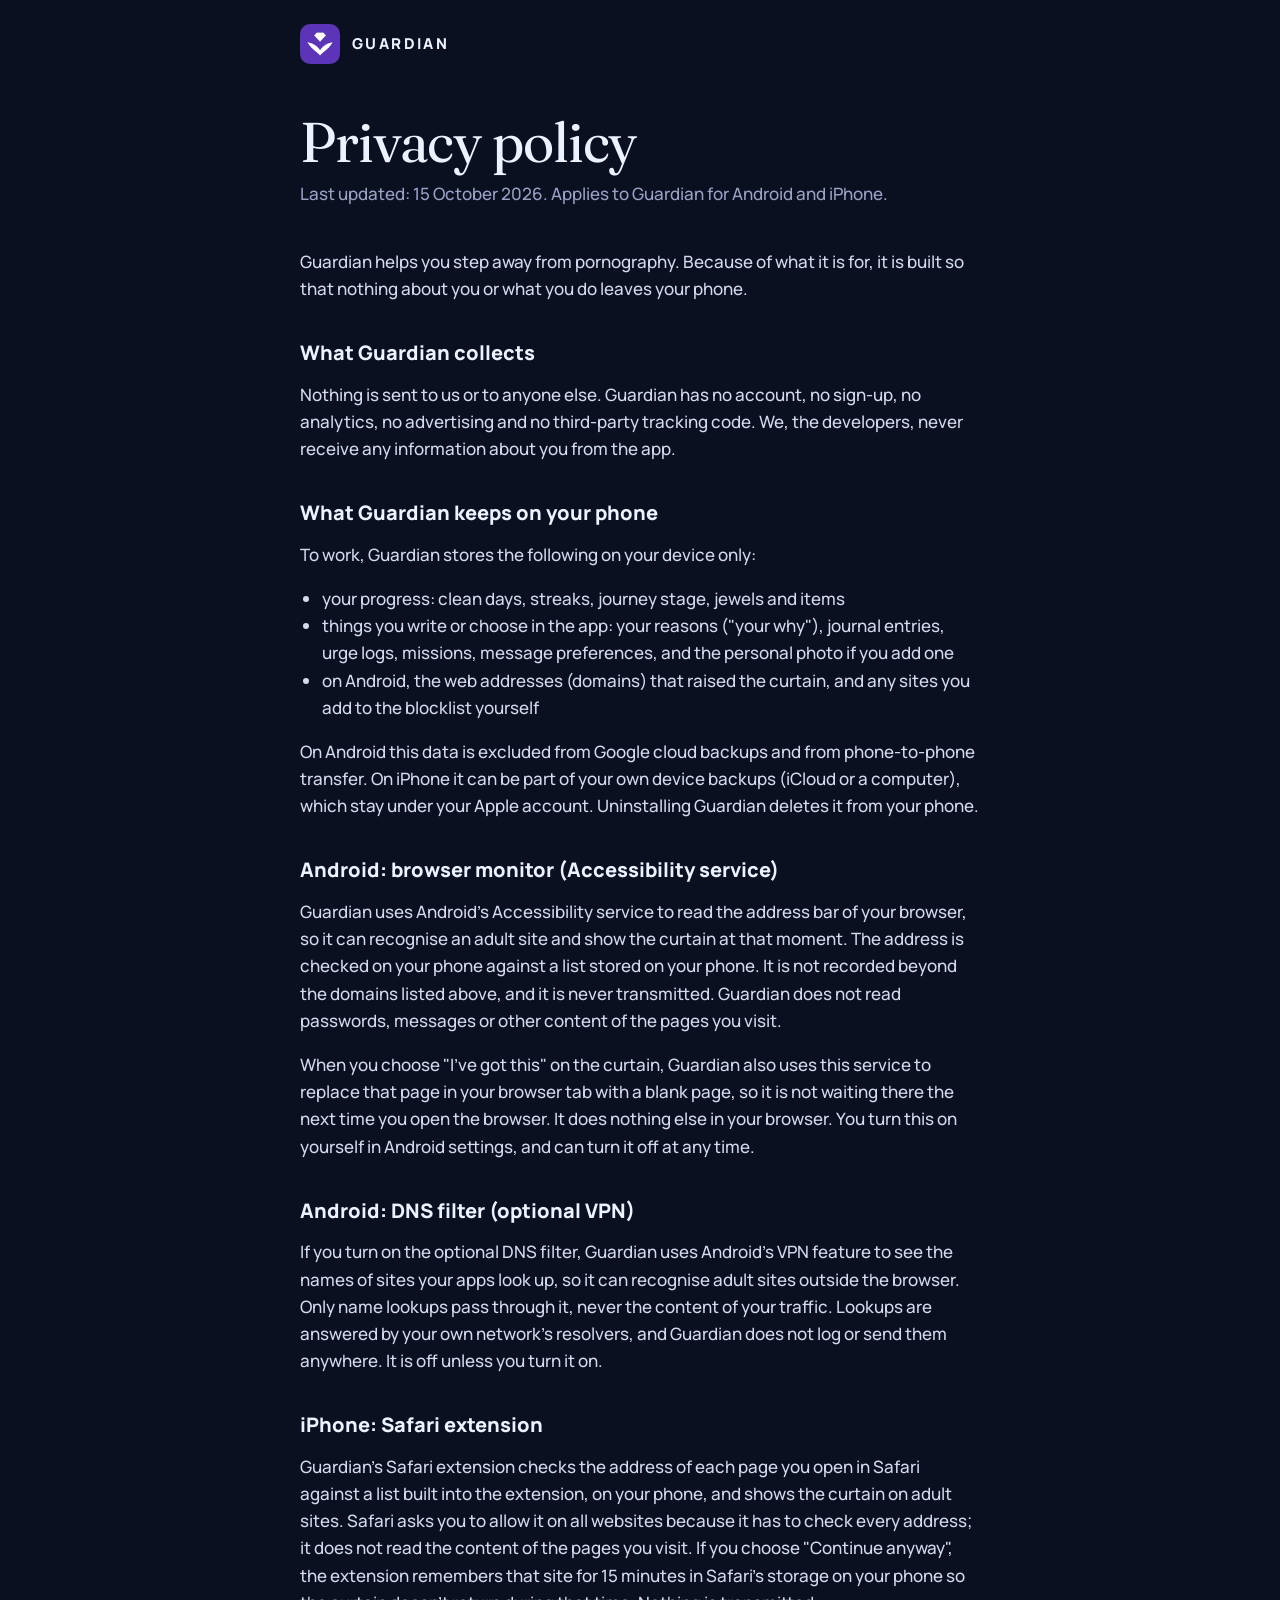
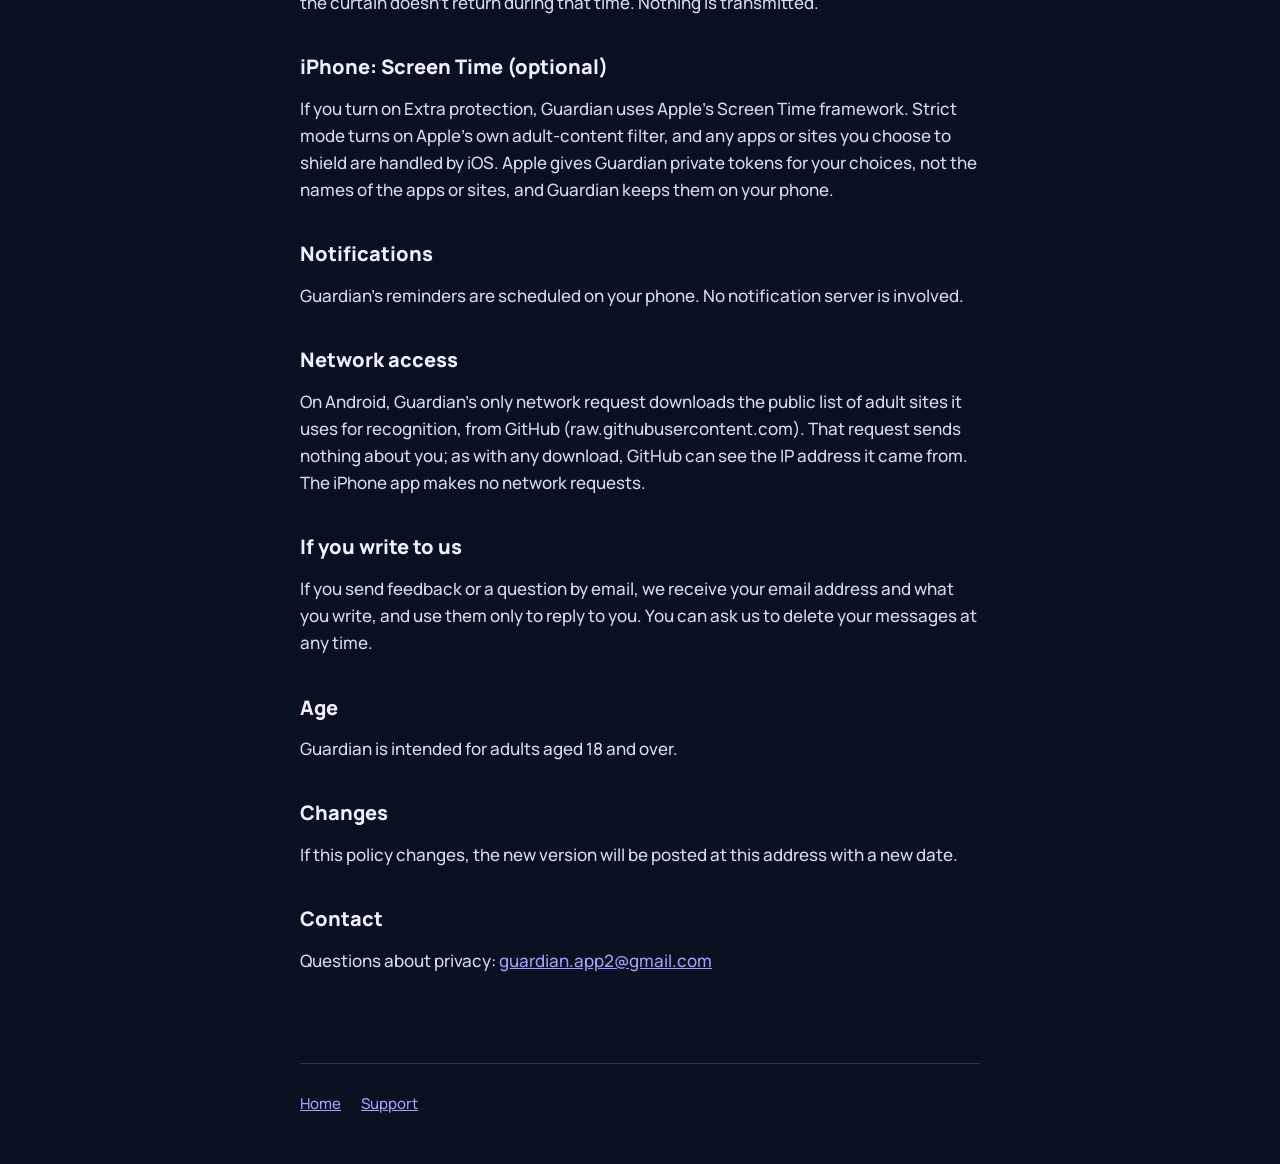
==== privacy.html @ df89548a "Guardian site: home, privacy policy, support Co-Authored-By: Claude Opus 5.5 <noreply@anthropic.com>" ====
<!doctype html>
<html lang="en">
<head>
  <meta charset="utf-8">
  <meta name="viewport" content="width=device-width, initial-scale=1">
  <title>Guardian privacy policy</title>
  <link rel="icon" href="icon.png">
  <link rel="preconnect" href="https://fonts.googleapis.com">
  <link href="https://fonts.googleapis.com/css2?family=Fraunces:ital,opsz,wght@0,9..144,400;1,9..144,400&family=Manrope:wght@500;700;800&display=swap" rel="stylesheet">
  <link rel="stylesheet" href="styles.css">
</head>
<body>
  <div class="wrap narrow">
    <header class="top"><a class="brand" href="./"><img src="icon.png" alt="">GUARDIAN</a></header>
    <main class="doc">
      <h1>Privacy policy</h1>
      <p class="date">Last updated: 15 October 2026. Applies to Guardian for Android and iPhone.</p>

      <p>Guardian helps you step away from pornography. Because of what it is for, it is built so that nothing about you or what you do leaves your phone.</p>

      <h2>What Guardian collects</h2>
      <p>Nothing is sent to us or to anyone else. Guardian has no account, no sign-up, no analytics, no advertising and no third-party tracking code. We, the developers, never receive any information about you from the app.</p>

      <h2>What Guardian keeps on your phone</h2>
      <p>To work, Guardian stores the following on your device only:</p>
      <ul>
        <li>your progress: clean days, streaks, journey stage, jewels and items</li>
        <li>things you write or choose in the app: your reasons ("your why"), journal entries, urge logs, missions, message preferences, and the personal photo if you add one</li>
        <li>on Android, the web addresses (domains) that raised the curtain, and any sites you add to the blocklist yourself</li>
      </ul>
      <p>On Android this data is excluded from Google cloud backups and from phone-to-phone transfer. On iPhone it can be part of your own device backups (iCloud or a computer), which stay under your Apple account. Uninstalling Guardian deletes it from your phone.</p>

      <h2>Android: browser monitor (Accessibility service)</h2>
      <p>Guardian uses Android's Accessibility service to read the address bar of your browser, so it can recognise an adult site and show the curtain at that moment. The address is checked on your phone against a list stored on your phone. It is not recorded beyond the domains listed above, and it is never transmitted. Guardian does not read passwords, messages or other content of the pages you visit.</p>
      <p>When you choose "I've got this" on the curtain, Guardian also uses this service to replace that page in your browser tab with a blank page, so it is not waiting there the next time you open the browser. It does nothing else in your browser. You turn this on yourself in Android settings, and can turn it off at any time.</p>

      <h2>Android: DNS filter (optional VPN)</h2>
      <p>If you turn on the optional DNS filter, Guardian uses Android's VPN feature to see the names of sites your apps look up, so it can recognise adult sites outside the browser. Only name lookups pass through it, never the content of your traffic. Lookups are answered by your own network's resolvers, and Guardian does not log or send them anywhere. It is off unless you turn it on.</p>

      <h2>iPhone: Safari extension</h2>
      <p>Guardian's Safari extension checks the address of each page you open in Safari against a list built into the extension, on your phone, and shows the curtain on adult sites. Safari asks you to allow it on all websites because it has to check every address; it does not read the content of the pages you visit. If you choose "Continue anyway", the extension remembers that site for 15 minutes in Safari's storage on your phone so the curtain doesn't return during that time. Nothing is transmitted.</p>

      <h2>iPhone: Screen Time (optional)</h2>
      <p>If you turn on Extra protection, Guardian uses Apple's Screen Time framework. Strict mode turns on Apple's own adult-content filter, and any apps or sites you choose to shield are handled by iOS. Apple gives Guardian private tokens for your choices, not the names of the apps or sites, and Guardian keeps them on your phone.</p>

      <h2>Notifications</h2>
      <p>Guardian's reminders are scheduled on your phone. No notification server is involved.</p>

      <h2>Network access</h2>
      <p>On Android, Guardian's only network request downloads the public list of adult sites it uses for recognition, from GitHub (raw.githubusercontent.com). That request sends nothing about you; as with any download, GitHub can see the IP address it came from. The iPhone app makes no network requests.</p>

      <h2>If you write to us</h2>
      <p>If you send feedback or a question by email, we receive your email address and what you write, and use them only to reply to you. You can ask us to delete your messages at any time.</p>

      <h2>Age</h2>
      <p>Guardian is intended for adults aged 18 and over.</p>

      <h2>Changes</h2>
      <p>If this policy changes, the new version will be posted at this address with a new date.</p>

      <h2>Contact</h2>
      <p>Questions about privacy: <a href="mailto:guardian.app2@gmail.com">guardian.app2@gmail.com</a></p>
    </main>
    <footer><nav><a href="./">Home</a><a href="support.html">Support</a></nav></footer>
  </div>
</body>
</html>
---- styles.css ----
/* Guardian's colours, from the app's Theme.swift. */
:root {
  --ground: #0B1020;
  --ground-deep: #070A16;
  --surface: #141A2E;
  --hairline: #2A3352;
  --violet: #8B7CFF;
  --violet-soft: #A79CFF;
  --lilac: #C4B5FD;
  --logo: #5B34B8;
  --gold: #FFC857;
  --text: #EEF1FF;
  --muted: #9AA3C7;
  --serif: "Fraunces", Georgia, serif;
  --sans: "Manrope", system-ui, -apple-system, sans-serif;
}

* { box-sizing: border-box; }
html { -webkit-text-size-adjust: 100%; }
body {
  margin: 0;
  background: var(--ground);
  color: var(--text);
  font: 500 17px/1.6 var(--sans);
}
a { color: var(--violet-soft); }
a:hover { color: var(--text); }
img { max-width: 100%; display: block; }

.wrap { max-width: 960px; margin: 0 auto; padding: 0 20px; }
.narrow { max-width: 720px; }

header.top { display: flex; align-items: center; justify-content: space-between; padding: 24px 0; }
.brand { display: flex; align-items: center; gap: 12px; text-decoration: none; color: var(--text); font-weight: 800; letter-spacing: 0.16em; font-size: 15px; }
.brand img { width: 40px; height: 40px; border-radius: 10px; }

.eyebrow { font-size: 13px; font-weight: 800; letter-spacing: 0.2em; color: var(--violet-soft); text-transform: uppercase; margin: 0 0 16px; }
h1, h2 { font-family: var(--serif); font-weight: 400; letter-spacing: -0.02em; line-height: 1.08; margin: 0; }
h1 { font-size: clamp(44px, 9vw, 84px); }
h2 { font-size: clamp(30px, 5vw, 44px); }
h1 em, h2 em { color: var(--lilac); }
.lead { color: var(--muted); font-size: 19px; max-width: 560px; margin: 24px 0 0; }

.hero { position: relative; padding: 56px 0 72px; overflow: hidden; }
.hero::before { content: ""; position: absolute; width: 640px; height: 640px; border-radius: 50%; background: var(--logo); opacity: 0.35; filter: blur(140px); right: -240px; top: -80px; pointer-events: none; }
.hero > * { position: relative; }

.stores { display: flex; flex-wrap: wrap; gap: 12px; margin-top: 36px; }
.store { display: inline-flex; align-items: center; gap: 12px; min-height: 56px; padding: 10px 22px; border-radius: 16px; text-decoration: none; background: var(--text); color: var(--ground); font-weight: 800; }
.store small { display: block; font-size: 11px; font-weight: 700; letter-spacing: 0.04em; opacity: 0.7; }
.store span { line-height: 1.2; }
.store svg { width: 26px; height: 26px; flex: none; }
.store.soon { background: transparent; color: var(--text); border: 1.5px solid var(--hairline); }
.store.mine { outline: 3px solid var(--violet); outline-offset: 3px; }

.features { display: grid; grid-template-columns: repeat(auto-fit, minmax(240px, 1fr)); gap: 16px; padding: 24px 0 72px; }
.card { background: var(--surface); border: 1px solid var(--hairline); border-radius: 24px; padding: 28px; }
.card h3 { font-family: var(--serif); font-weight: 400; font-size: 26px; margin: 0 0 8px; }
.card p { color: var(--muted); margin: 0; }

.journeys { display: flex; justify-content: center; align-items: flex-end; gap: 0; margin: 8px 0 0; }
.journeys img { width: 22%; max-width: 190px; margin: 0 -2%; filter: drop-shadow(0 0 24px rgba(139,124,255,0.25)); }

.private { text-align: center; padding: 24px 0 80px; }
.private p { color: var(--muted); max-width: 560px; margin: 16px auto 0; }

footer { border-top: 1px solid var(--hairline); padding: 28px 0 48px; color: var(--muted); font-size: 15px; }
footer nav { display: flex; flex-wrap: wrap; gap: 8px 20px; }

/* Policy pages */
.doc { padding: 24px 0 72px; }
.doc h1 { font-size: clamp(38px, 7vw, 56px); margin-bottom: 8px; }
.doc .date { color: var(--muted); margin: 0 0 40px; }
.doc h2 { font-family: var(--sans); font-weight: 800; font-size: 20px; letter-spacing: 0; margin: 40px 0 8px; }
.doc p, .doc li { color: #D4D9EE; }
.doc ul { padding-left: 22px; }
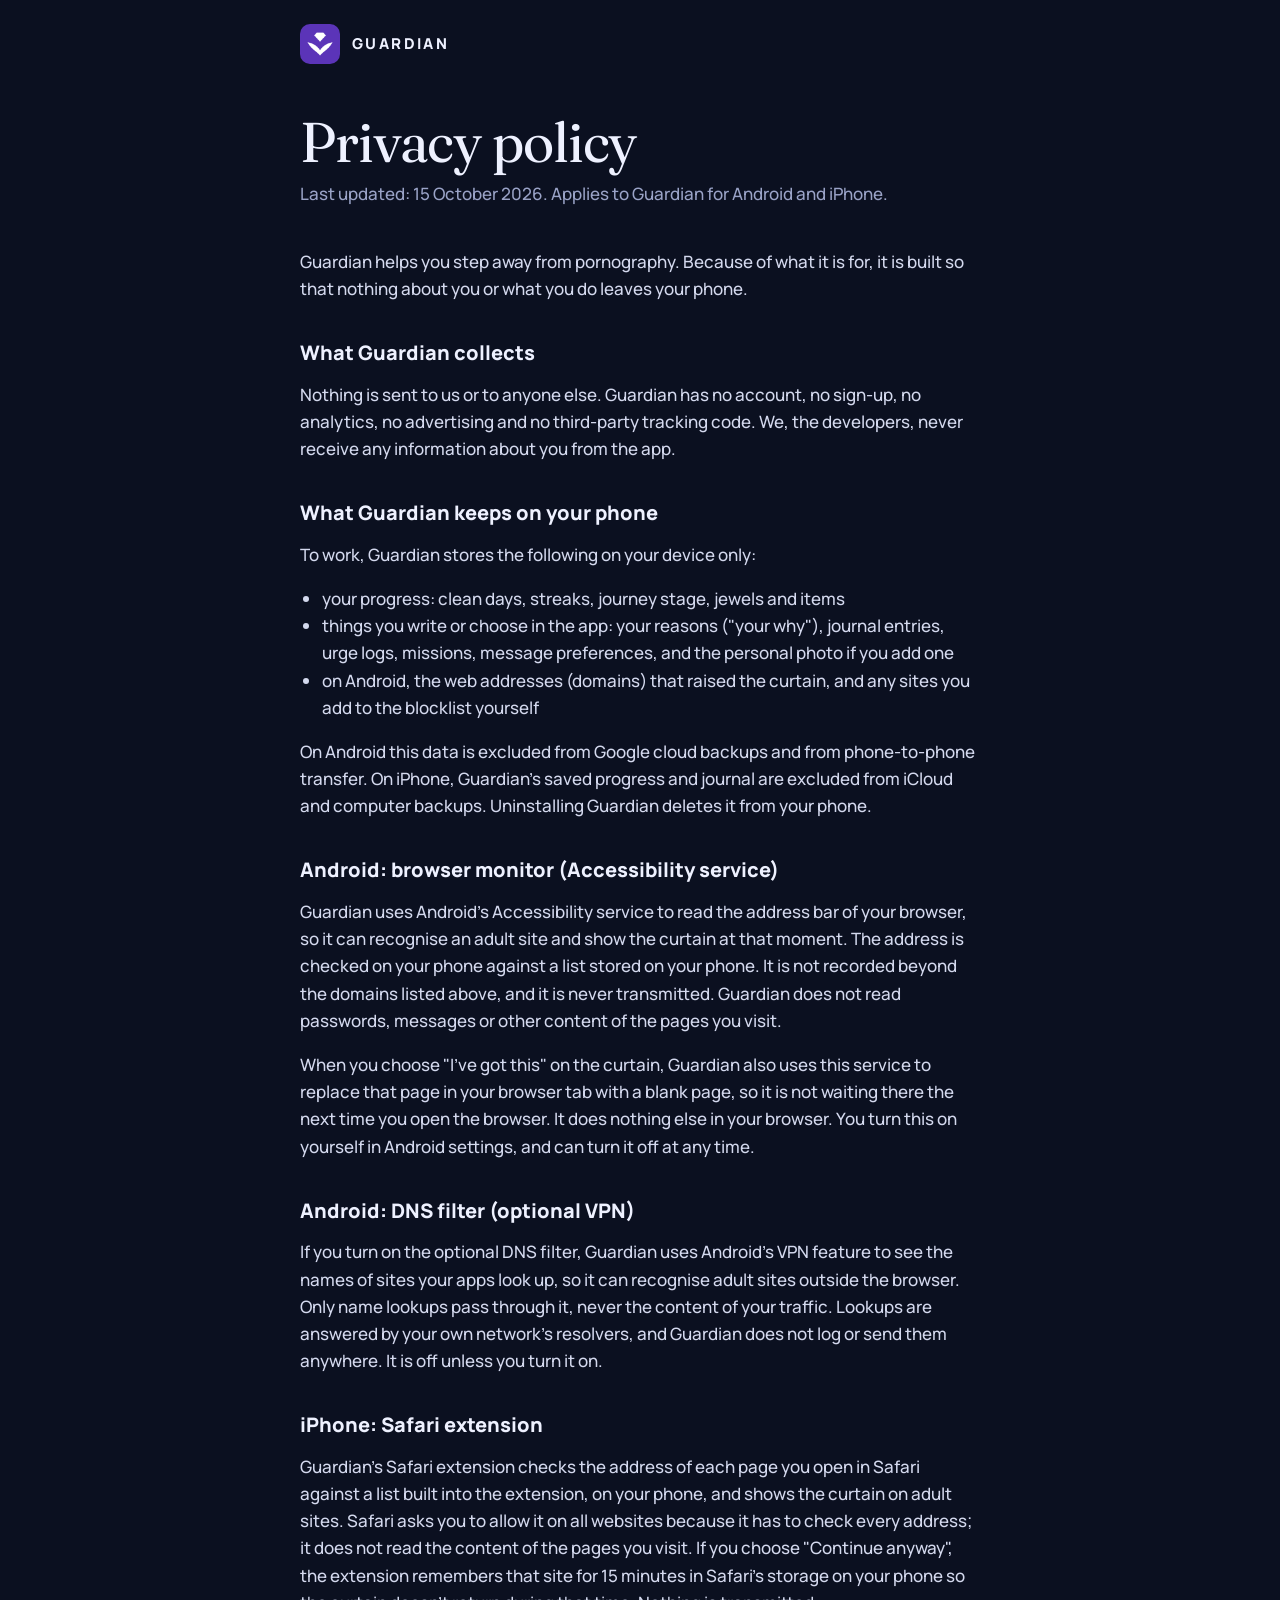
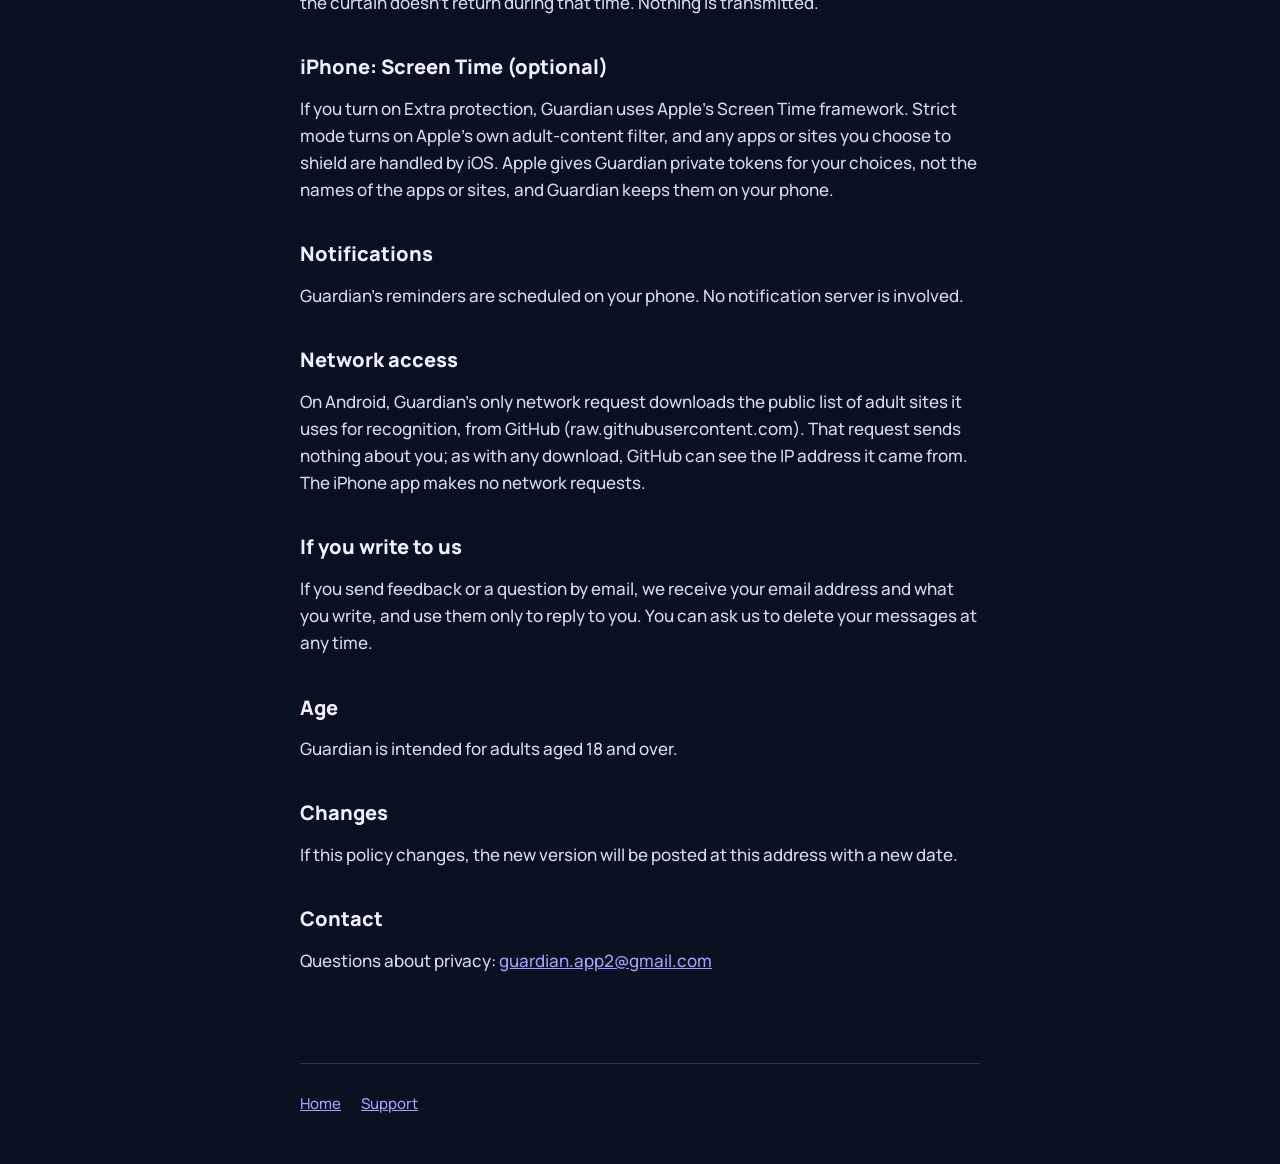
==== commit b45d19af: "Privacy: iPhone data is excluded from backups, as the app says Co-Authored-By: Claude Opus 5.5 <nore" ====
--- a/privacy.html
+++ b/privacy.html
@@ -28,7 +28,7 @@
         <li>things you write or choose in the app: your reasons ("your why"), journal entries, urge logs, missions, message preferences, and the personal photo if you add one</li>
         <li>on Android, the web addresses (domains) that raised the curtain, and any sites you add to the blocklist yourself</li>
       </ul>
-      <p>On Android this data is excluded from Google cloud backups and from phone-to-phone transfer. On iPhone it can be part of your own device backups (iCloud or a computer), which stay under your Apple account. Uninstalling Guardian deletes it from your phone.</p>
+      <p>On Android this data is excluded from Google cloud backups and from phone-to-phone transfer. On iPhone, Guardian's saved progress and journal are excluded from iCloud and computer backups. Uninstalling Guardian deletes it from your phone.</p>
 
       <h2>Android: browser monitor (Accessibility service)</h2>
       <p>Guardian uses Android's Accessibility service to read the address bar of your browser, so it can recognise an adult site and show the curtain at that moment. The address is checked on your phone against a list stored on your phone. It is not recorded beyond the domains listed above, and it is never transmitted. Guardian does not read passwords, messages or other content of the pages you visit.</p>
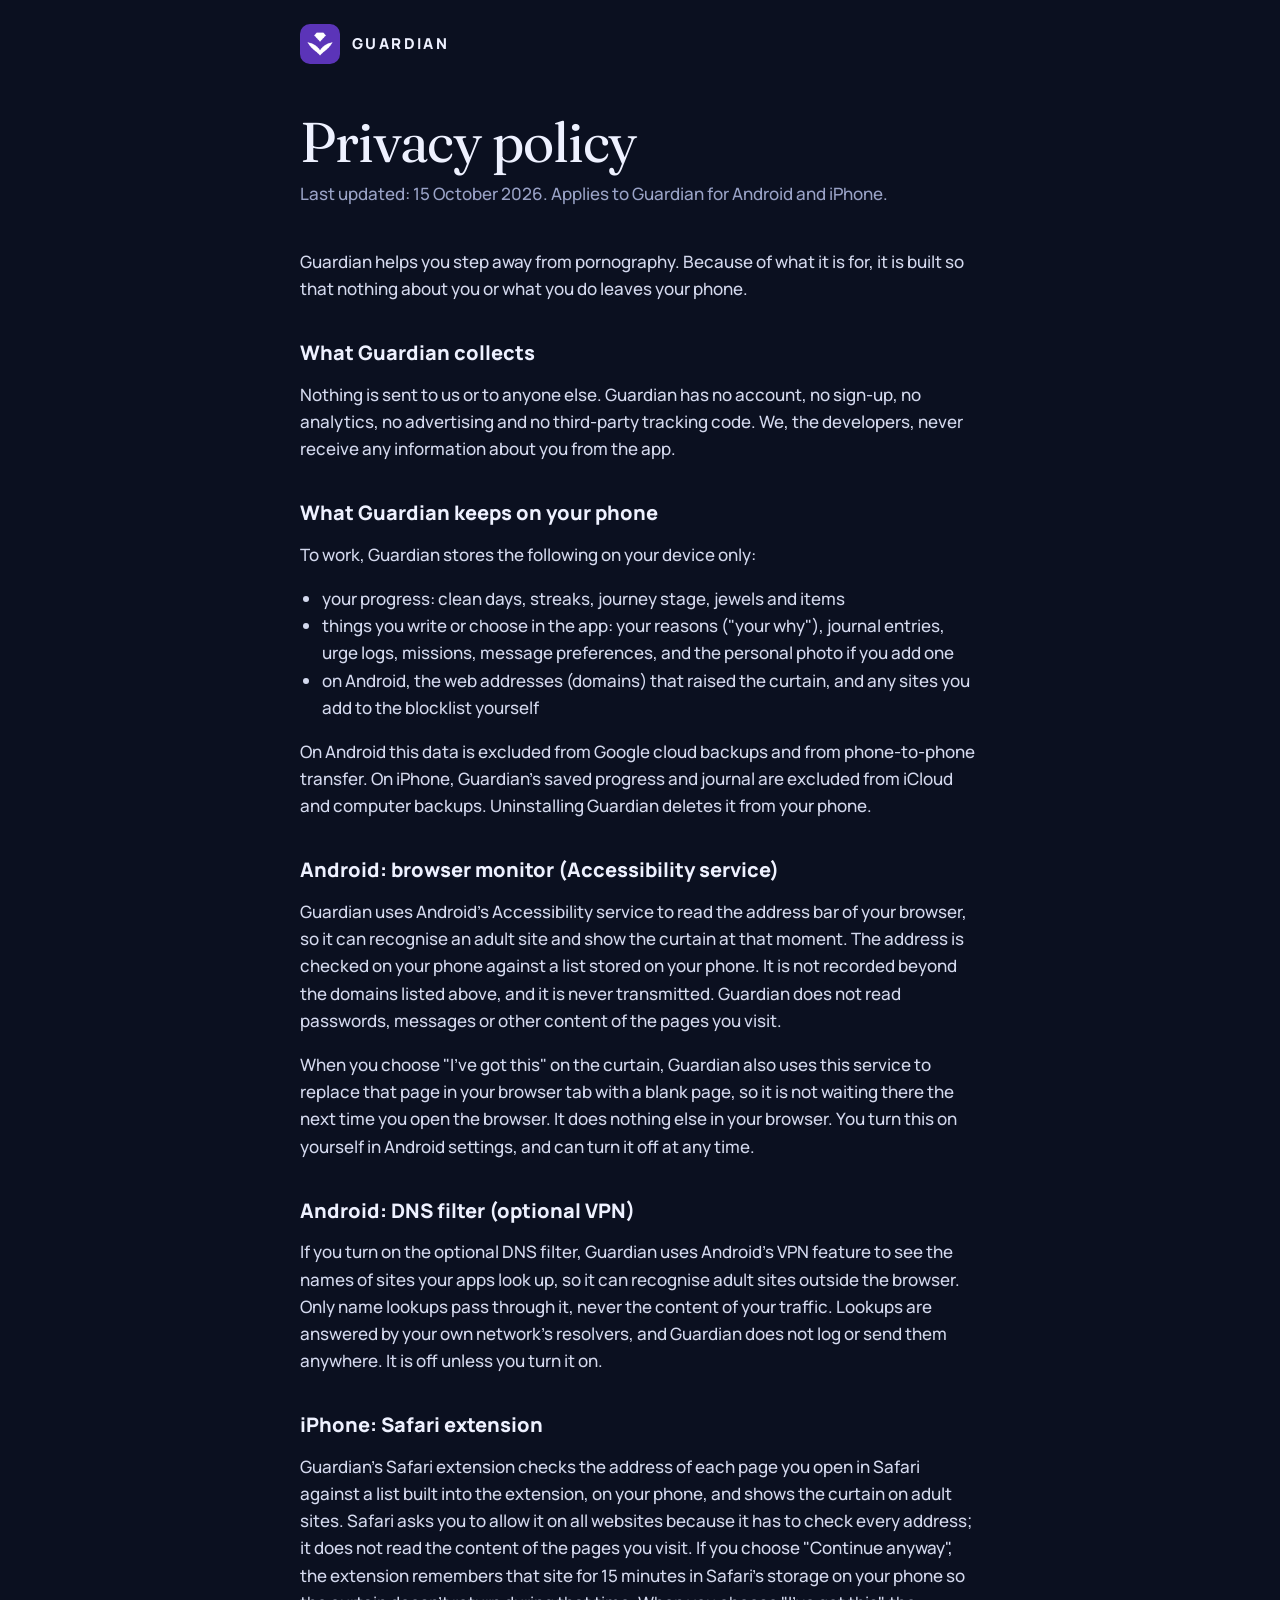
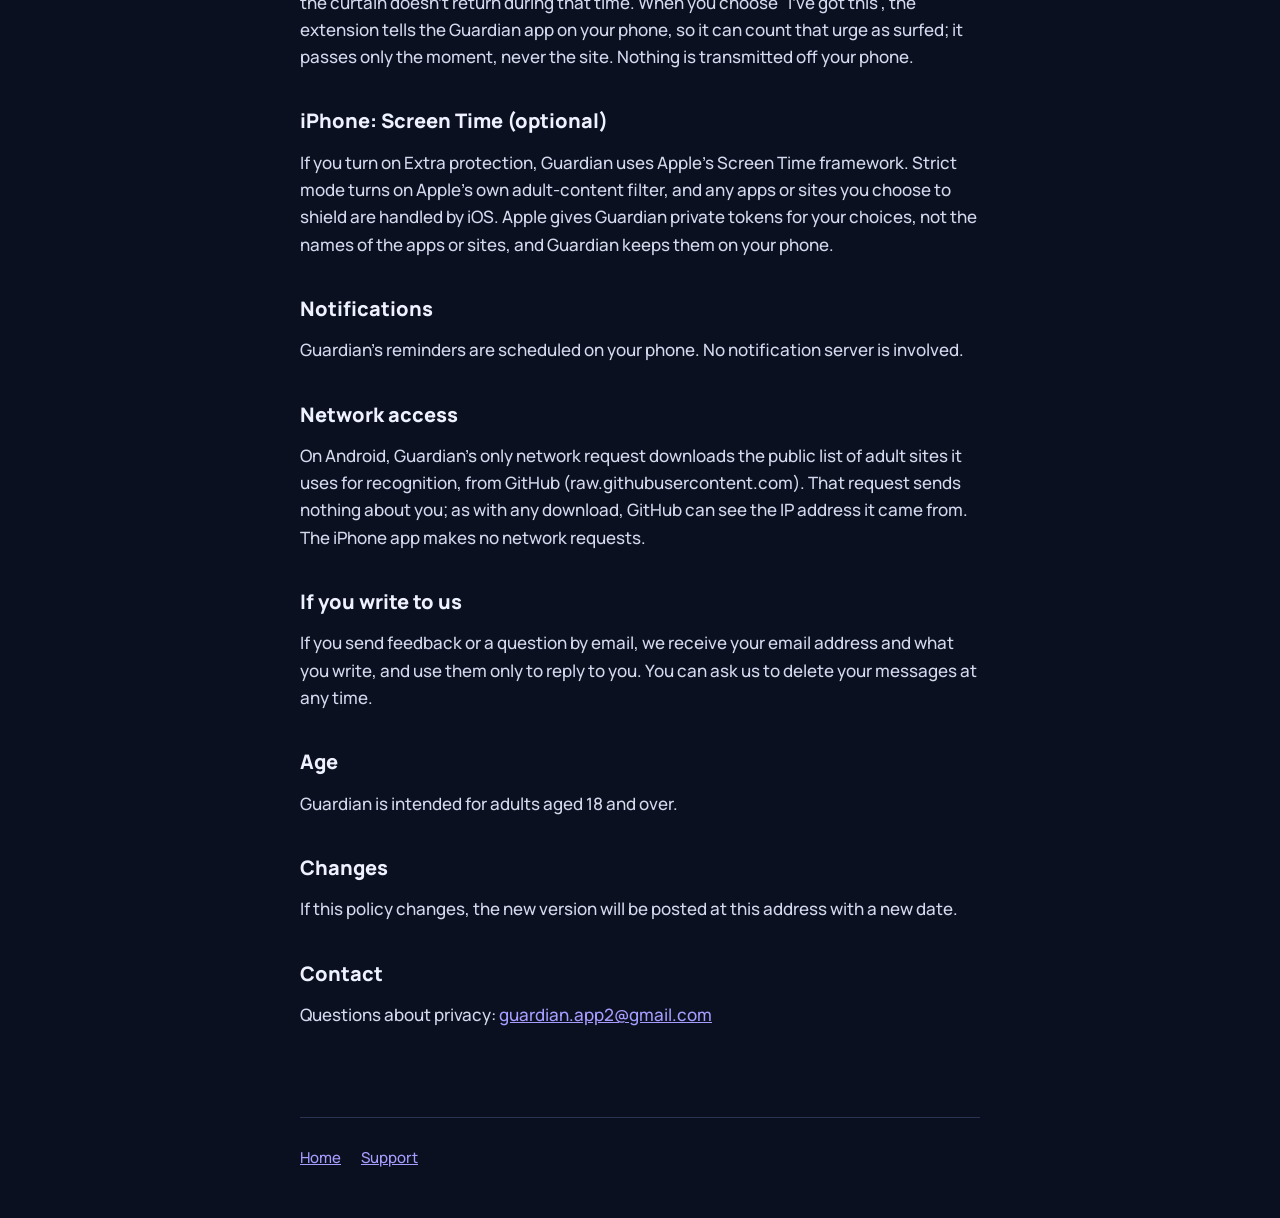
==== commit 0928de07: "Privacy: the curtain tells the app about an urge surfed (on the phone, no site) Co-Authored-By: Clau" ====
--- a/privacy.html
+++ b/privacy.html
@@ -38,7 +38,7 @@
       <p>If you turn on the optional DNS filter, Guardian uses Android's VPN feature to see the names of sites your apps look up, so it can recognise adult sites outside the browser. Only name lookups pass through it, never the content of your traffic. Lookups are answered by your own network's resolvers, and Guardian does not log or send them anywhere. It is off unless you turn it on.</p>
 
       <h2>iPhone: Safari extension</h2>
-      <p>Guardian's Safari extension checks the address of each page you open in Safari against a list built into the extension, on your phone, and shows the curtain on adult sites. Safari asks you to allow it on all websites because it has to check every address; it does not read the content of the pages you visit. If you choose "Continue anyway", the extension remembers that site for 15 minutes in Safari's storage on your phone so the curtain doesn't return during that time. Nothing is transmitted.</p>
+      <p>Guardian's Safari extension checks the address of each page you open in Safari against a list built into the extension, on your phone, and shows the curtain on adult sites. Safari asks you to allow it on all websites because it has to check every address; it does not read the content of the pages you visit. If you choose "Continue anyway", the extension remembers that site for 15 minutes in Safari's storage on your phone so the curtain doesn't return during that time. When you choose "I've got this", the extension tells the Guardian app on your phone, so it can count that urge as surfed; it passes only the moment, never the site. Nothing is transmitted off your phone.</p>
 
       <h2>iPhone: Screen Time (optional)</h2>
       <p>If you turn on Extra protection, Guardian uses Apple's Screen Time framework. Strict mode turns on Apple's own adult-content filter, and any apps or sites you choose to shield are handled by iOS. Apple gives Guardian private tokens for your choices, not the names of the apps or sites, and Guardian keeps them on your phone.</p>
